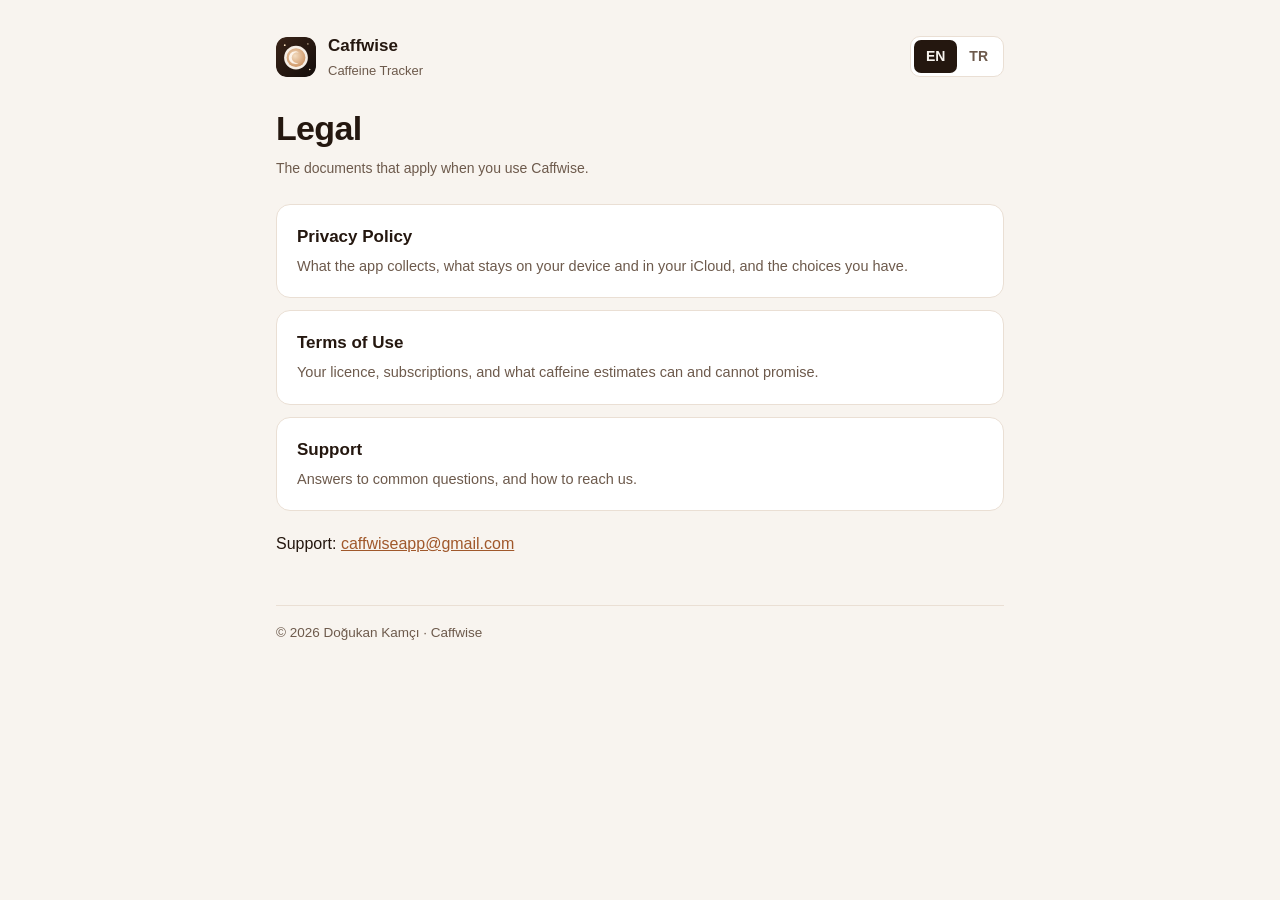
==== index.html @ d6937230 "Caffwise privacy policy, terms of use and support pages Co-Authored-By: Claude Opus 5.5 <noreply@ant" ====
<!doctype html>
<html lang="en">
<head>
  <meta charset="utf-8">
  <meta name="viewport" content="width=device-width, initial-scale=1">
  <title>Caffwise — Legal</title>
  <meta name="description" content="Privacy policy, terms of use and support for the Caffwise iOS app.">
  <link rel="stylesheet" href="styles.css">
  <script>
    // English unless the reader's browser prefers Turkish or the URL says ?lang=tr / #tr.
    (function () {
      var q = (location.search.match(/lang=(\w+)/) || [])[1] || location.hash.slice(1);
      var pick = q === 'tr' || q === 'en' ? q : ((navigator.language || '').toLowerCase().indexOf('tr') === 0 ? 'tr' : 'en');
      document.documentElement.lang = pick;
    })();
  </script>
</head>
<body>
<div class="wrap">
  <header>
    <div class="brand">
      <svg width="40" height="40" viewBox="0 0 64 64" aria-hidden="true">
        <defs><linearGradient id="g" x1="0" y1="0" x2="1" y2="1"><stop offset="0" stop-color="#3a2418"/><stop offset="1" stop-color="#140d0a"/></linearGradient>
        <radialGradient id="c" cx=".45" cy=".4" r=".7"><stop offset="0" stop-color="#f3dcc0"/><stop offset="1" stop-color="#c98d5a"/></radialGradient></defs>
        <rect width="64" height="64" rx="15" fill="url(#g)"/>
        <circle cx="32" cy="33" r="19" fill="#f6efe6"/>
        <circle cx="32" cy="33" r="15" fill="url(#c)"/>
        <path d="M36.5 25a8.5 8.5 0 1 0 0 16a10 10 0 1 1 0-16z" fill="#fff8ef" opacity=".92"/>
        <circle cx="14" cy="13" r="1.4" fill="#ffe7c2"/><circle cx="51" cy="11" r="1" fill="#ffe7c2"/><circle cx="54" cy="52" r="1.2" fill="#ffe7c2"/>
      </svg>
      <div>
        <div class="brand-name">Caffwise</div>
        <div class="brand-sub">Caffeine Tracker</div>
      </div>
    </div>
    <div class="lang" role="group" aria-label="Language">
      <button type="button" data-set="en">EN</button>
      <button type="button" data-set="tr">TR</button>
    </div>
  </header>

  <article data-lang="en">
    <h1>Legal</h1>
    <p class="meta">The documents that apply when you use Caffwise.</p>
    <div class="pick">
      <a href="privacy/"><b>Privacy Policy</b><span>What the app collects, what stays on your device and in your iCloud, and the choices you have.</span></a>
      <a href="terms/"><b>Terms of Use</b><span>Your licence, subscriptions, and what caffeine estimates can and cannot promise.</span></a>
      <a href="support/"><b>Support</b><span>Answers to common questions, and how to reach us.</span></a>
    </div>
    <p style="margin-top:20px">Support: <a href="mailto:caffwiseapp@gmail.com">caffwiseapp@gmail.com</a></p>
  </article>

  <article data-lang="tr">
    <h1>Yasal</h1>
    <p class="meta">Caffwise’ı kullanırken geçerli olan belgeler.</p>
    <div class="pick">
      <a href="privacy/"><b>Gizlilik Politikası</b><span>Uygulamanın ne topladığı, nelerin cihazınızda ve iCloud’unuzda kaldığı ve seçenekleriniz.</span></a>
      <a href="terms/"><b>Kullanım Koşulları</b><span>Lisansınız, abonelikler ve kafein tahminlerinin neyi vaat edip edemeyeceği.</span></a>
      <a href="support/"><b>Destek</b><span>Sık sorulan sorular ve bize nasıl ulaşabileceğiniz.</span></a>
    </div>
    <p style="margin-top:20px">Destek: <a href="mailto:caffwiseapp@gmail.com">caffwiseapp@gmail.com</a></p>
  </article>

  <footer>© 2026 Doğukan Kamçı · Caffwise</footer>
</div>

<script>
  (function () {
    var buttons = document.querySelectorAll('.lang button');
    function show(lang) {
      document.documentElement.lang = lang;
      document.title = lang === 'tr' ? 'Caffwise — Yasal' : 'Caffwise — Legal';
      buttons.forEach(function (b) { b.setAttribute('aria-pressed', b.dataset.set === lang ? 'true' : 'false'); });
    }
    buttons.forEach(function (b) {
      b.addEventListener('click', function () {
        show(b.dataset.set);
        try { history.replaceState(null, '', '#' + b.dataset.set); } catch (_) {}
      });
    });
    show(document.documentElement.lang);
  })();
</script>
</body>
</html>
---- styles.css ----
:root {
      --bg: #f8f4ef;
      --surface: #ffffff;
      --text: #24170f;
      --muted: #6d5a4c;
      --border: #eadfd4;
      --accent: #a0582b;
      --accent-soft: #f6e9de;
      --good: #148a57;
      color-scheme: light;
    }
    @media (prefers-color-scheme: dark) {
      :root:not([data-theme="light"]) {
        --bg: #120c09;
        --surface: #1e1510;
        --text: #f3ebe3;
        --muted: #b9a796;
        --border: #382a20;
        --accent: #e0a26f;
        --accent-soft: #33231a;
        --good: #3fd796;
        color-scheme: dark;
      }
    }
    :root[data-theme="dark"] {
      --bg: #120c09;
      --surface: #1e1510;
      --text: #f3ebe3;
      --muted: #b9a796;
      --border: #382a20;
      --accent: #e0a26f;
      --accent-soft: #33231a;
      --good: #3fd796;
      color-scheme: dark;
    }
    * { box-sizing: border-box; }
    html { -webkit-text-size-adjust: 100%; }
    body {
      margin: 0;
      background: var(--bg);
      color: var(--text);
      font: 16px/1.65 -apple-system, BlinkMacSystemFont, "SF Pro Text", "Segoe UI", Roboto, sans-serif;
      -webkit-font-smoothing: antialiased;
    }
    .wrap { max-width: 760px; margin: 0 auto; padding: 32px 16px 64px; }
    header { display: flex; align-items: center; justify-content: space-between; gap: 16px; margin-bottom: 28px; }
    .brand { display: flex; align-items: center; gap: 12px; }
    .brand svg { flex: none; border-radius: 11px; }
    .brand-name { font-weight: 700; font-size: 17px; }
    .brand-sub { color: var(--muted); font-size: 13px; }
    .lang { display: flex; background: var(--surface); border: 1px solid var(--border); border-radius: 10px; padding: 3px; }
    .lang button {
      border: 0; background: transparent; color: var(--muted); font: inherit; font-size: 14px; font-weight: 600;
      padding: 5px 12px; border-radius: 7px; cursor: pointer;
    }
    .lang button[aria-pressed="true"] { background: var(--text); color: var(--bg); }
    h1 { font-size: 34px; line-height: 1.15; letter-spacing: -0.02em; margin: 0 0 8px; }
    h2 { font-size: 21px; letter-spacing: -0.01em; margin: 40px 0 10px; scroll-margin-top: 16px; }
    h3 { font-size: 16px; margin: 22px 0 4px; }
    p, ul { margin: 0 0 12px; }
    ul { padding-left: 22px; }
    li { margin-bottom: 6px; }
    a { color: var(--accent); }
    .meta { color: var(--muted); font-size: 14px; margin-bottom: 24px; }
    .glance {
      display: grid; grid-template-columns: repeat(2, minmax(0, 1fr)); gap: 10px; margin: 24px 0 8px;
    }
    .glance div {
      background: var(--surface); border: 1px solid var(--border); border-radius: 14px; padding: 14px 16px; font-size: 14.5px;
    }
    .glance b { display: block; font-size: 15px; margin-bottom: 2px; }
    .glance b::before { content: "✓"; color: var(--good); margin-right: 8px; }
    .card {
      background: var(--surface); border: 1px solid var(--border); border-radius: 14px; padding: 4px 18px 8px; margin: 12px 0;
    }
    .toc { background: var(--accent-soft); border-radius: 14px; padding: 14px 18px; margin: 20px 0; font-size: 15px; }
    .toc ol { margin: 6px 0 0; padding-left: 20px; columns: 2; column-gap: 24px; }
    .toc li { margin-bottom: 3px; break-inside: avoid; }
    .toc a { text-decoration: none; }
    table { width: 100%; border-collapse: collapse; font-size: 14.5px; margin: 8px 0 14px; }
    th, td { text-align: left; vertical-align: top; padding: 10px 10px 10px 0; border-bottom: 1px solid var(--border); }
    th { color: var(--muted); font-weight: 600; font-size: 13px; }
    td:first-child { font-weight: 600; white-space: nowrap; }
    footer { margin-top: 48px; color: var(--muted); font-size: 13.5px; border-top: 1px solid var(--border); padding-top: 16px; }
    [data-lang] { display: none; }
    html[lang="en"] [data-lang="en"], html[lang="tr"] [data-lang="tr"] { display: block; }
    @media (max-width: 560px) {
      h1 { font-size: 28px; }
      .glance { grid-template-columns: 1fr; }
      .toc ol { columns: 1; }
      table, thead, tbody, tr, th, td { display: block; }
      thead { display: none; }
      td { border: 0; padding: 2px 0; }
      td:first-child { padding-top: 12px; white-space: normal; }
      tr { border-bottom: 1px solid var(--border); padding-bottom: 10px; }
    }

/* Landing page cards */
.pick { display: grid; gap: 12px; margin-top: 24px; }
.pick a {
  display: block; background: var(--surface); border: 1px solid var(--border); border-radius: 14px;
  padding: 18px 20px; text-decoration: none; color: inherit;
}
.pick a:hover { border-color: var(--accent); }
.pick b { display: block; font-size: 17px; margin-bottom: 2px; }
.pick span { color: var(--muted); font-size: 14.5px; }
.back { display: inline-block; margin-bottom: 18px; font-size: 14px; text-decoration: none; }

/* Support page */
.contact {
  display: block; background: var(--accent-soft); border: 1px solid var(--border); border-radius: 14px;
  padding: 20px; margin: 8px 0 12px;
}
.contact > b { display: block; font-size: 15px; color: var(--muted); margin-bottom: 4px; }
.contact-mail { display: inline-block; font-size: 22px; font-weight: 700; word-break: break-all; margin-bottom: 14px; }
.contact-button {
  display: block; width: fit-content; background: var(--accent); color: #fff; font-weight: 600;
  padding: 10px 18px; border-radius: 10px; text-decoration: none; margin-bottom: 14px;
}
.contact span { display: block; color: var(--muted); font-size: 14px; }
@media (prefers-color-scheme: dark) {
  :root:not([data-theme="light"]) .contact-button { color: #120c09; }
}
:root[data-theme="dark"] .contact-button { color: #120c09; }
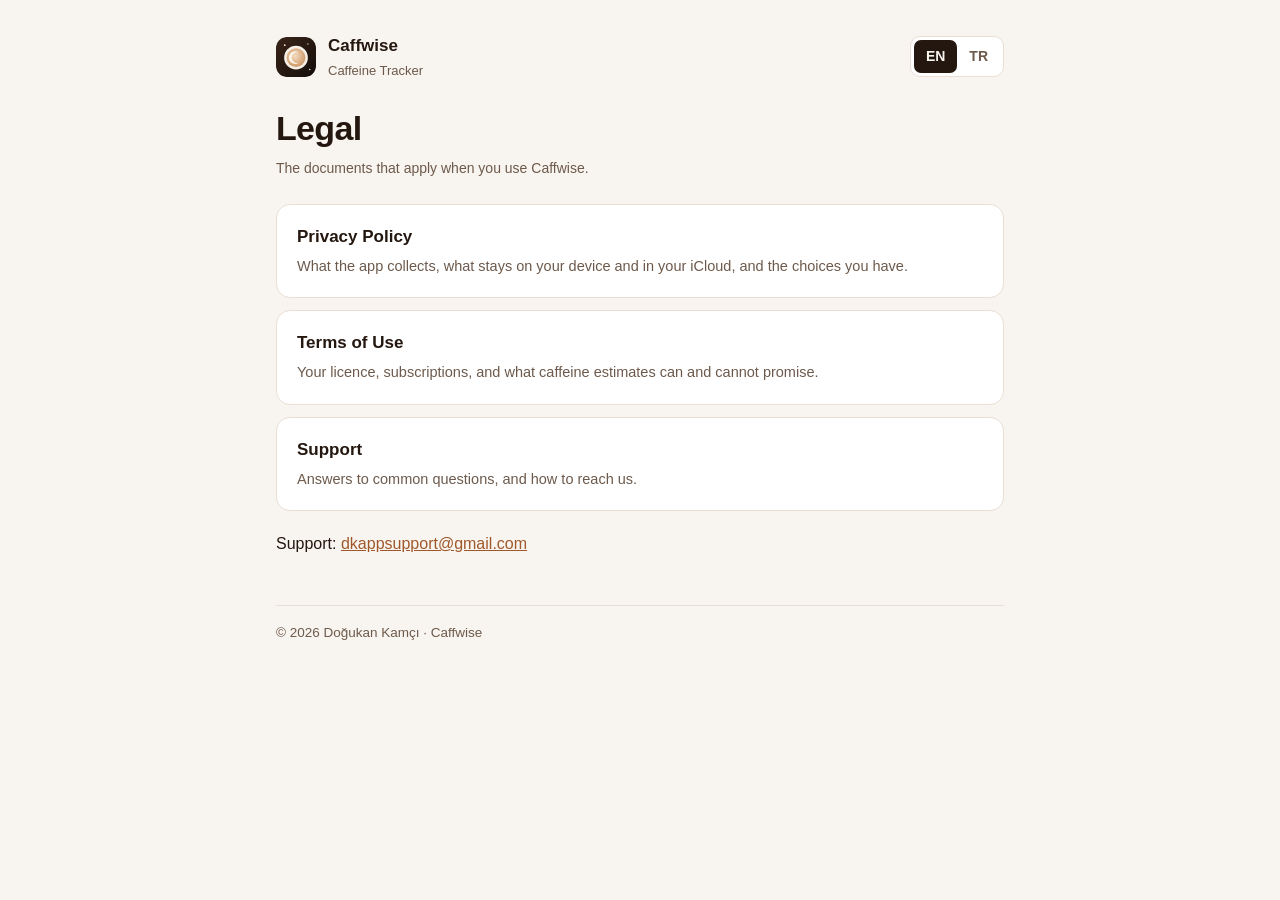
==== commit 5530284a: "Support address is now dkappsupport@gmail.com Co-Authored-By: Claude Opus 5.5 <noreply@anthropic.com" ====
--- a/index.html
+++ b/index.html
@@ -47,7 +47,7 @@
       <a href="terms/"><b>Terms of Use</b><span>Your licence, subscriptions, and what caffeine estimates can and cannot promise.</span></a>
       <a href="support/"><b>Support</b><span>Answers to common questions, and how to reach us.</span></a>
     </div>
-    <p style="margin-top:20px">Support: <a href="mailto:caffwiseapp@gmail.com">caffwiseapp@gmail.com</a></p>
+    <p style="margin-top:20px">Support: <a href="mailto:dkappsupport@gmail.com">dkappsupport@gmail.com</a></p>
   </article>
 
   <article data-lang="tr">
@@ -58,7 +58,7 @@
       <a href="terms/"><b>Kullanım Koşulları</b><span>Lisansınız, abonelikler ve kafein tahminlerinin neyi vaat edip edemeyeceği.</span></a>
       <a href="support/"><b>Destek</b><span>Sık sorulan sorular ve bize nasıl ulaşabileceğiniz.</span></a>
     </div>
-    <p style="margin-top:20px">Destek: <a href="mailto:caffwiseapp@gmail.com">caffwiseapp@gmail.com</a></p>
+    <p style="margin-top:20px">Destek: <a href="mailto:dkappsupport@gmail.com">dkappsupport@gmail.com</a></p>
   </article>
 
   <footer>© 2026 Doğukan Kamçı · Caffwise</footer>
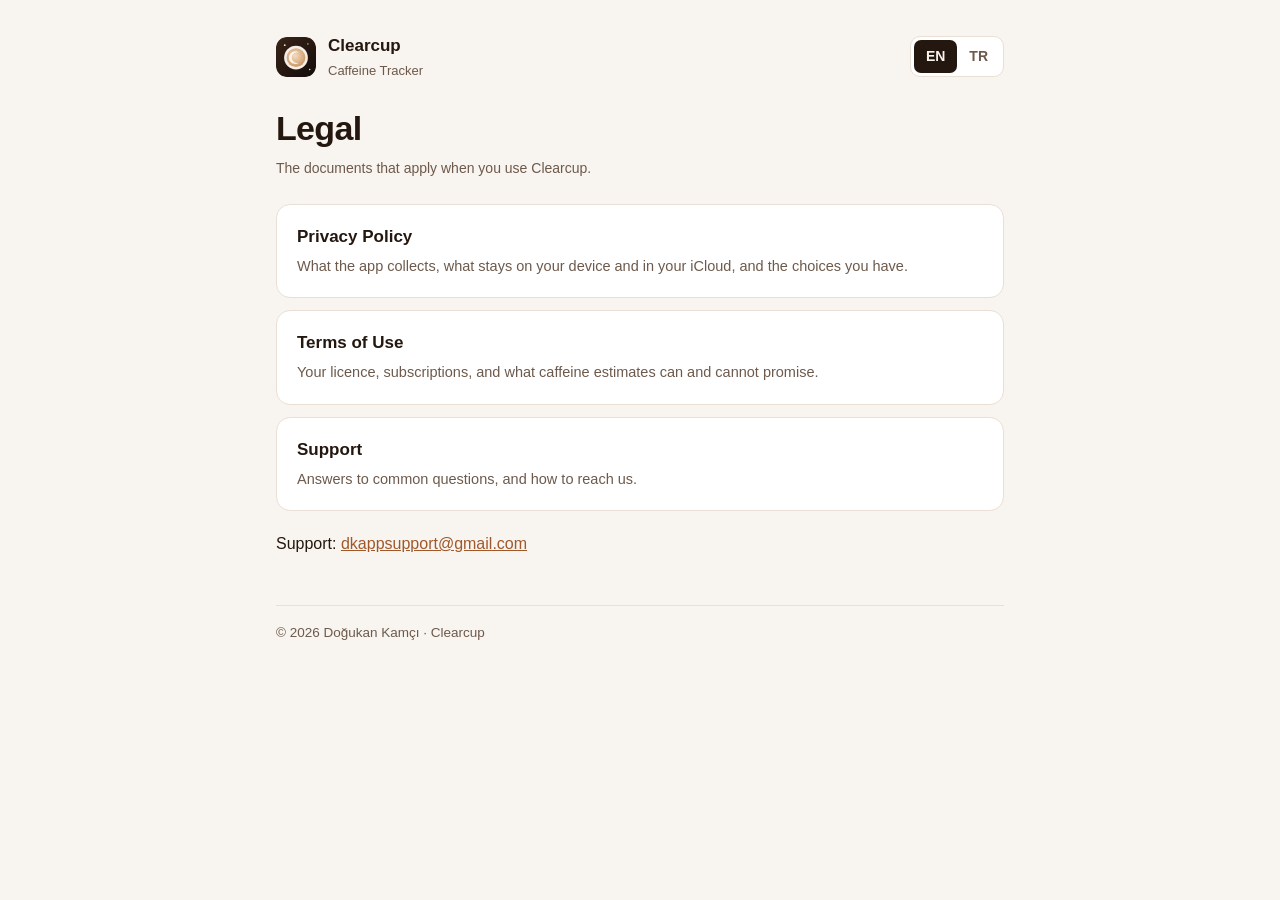
==== commit 68d862e7: "The app is now Clearcup: pages say Clearcup in English and Turkish The address stays caffwise-legal," ====
--- a/index.html
+++ b/index.html
@@ -3,8 +3,8 @@
 <head>
   <meta charset="utf-8">
   <meta name="viewport" content="width=device-width, initial-scale=1">
-  <title>Caffwise — Legal</title>
-  <meta name="description" content="Privacy policy, terms of use and support for the Caffwise iOS app.">
+  <title>Clearcup — Legal</title>
+  <meta name="description" content="Privacy policy, terms of use and support for the Clearcup iOS app.">
   <link rel="stylesheet" href="styles.css">
   <script>
     // English unless the reader's browser prefers Turkish or the URL says ?lang=tr / #tr.
@@ -29,7 +29,7 @@
         <circle cx="14" cy="13" r="1.4" fill="#ffe7c2"/><circle cx="51" cy="11" r="1" fill="#ffe7c2"/><circle cx="54" cy="52" r="1.2" fill="#ffe7c2"/>
       </svg>
       <div>
-        <div class="brand-name">Caffwise</div>
+        <div class="brand-name">Clearcup</div>
         <div class="brand-sub">Caffeine Tracker</div>
       </div>
     </div>
@@ -41,7 +41,7 @@
 
   <article data-lang="en">
     <h1>Legal</h1>
-    <p class="meta">The documents that apply when you use Caffwise.</p>
+    <p class="meta">The documents that apply when you use Clearcup.</p>
     <div class="pick">
       <a href="privacy/"><b>Privacy Policy</b><span>What the app collects, what stays on your device and in your iCloud, and the choices you have.</span></a>
       <a href="terms/"><b>Terms of Use</b><span>Your licence, subscriptions, and what caffeine estimates can and cannot promise.</span></a>
@@ -52,7 +52,7 @@
 
   <article data-lang="tr">
     <h1>Yasal</h1>
-    <p class="meta">Caffwise’ı kullanırken geçerli olan belgeler.</p>
+    <p class="meta">Clearcup’ı kullanırken geçerli olan belgeler.</p>
     <div class="pick">
       <a href="privacy/"><b>Gizlilik Politikası</b><span>Uygulamanın ne topladığı, nelerin cihazınızda ve iCloud’unuzda kaldığı ve seçenekleriniz.</span></a>
       <a href="terms/"><b>Kullanım Koşulları</b><span>Lisansınız, abonelikler ve kafein tahminlerinin neyi vaat edip edemeyeceği.</span></a>
@@ -61,7 +61,7 @@
     <p style="margin-top:20px">Destek: <a href="mailto:dkappsupport@gmail.com">dkappsupport@gmail.com</a></p>
   </article>
 
-  <footer>© 2026 Doğukan Kamçı · Caffwise</footer>
+  <footer>© 2026 Doğukan Kamçı · Clearcup</footer>
 </div>
 
 <script>
@@ -69,7 +69,7 @@
     var buttons = document.querySelectorAll('.lang button');
     function show(lang) {
       document.documentElement.lang = lang;
-      document.title = lang === 'tr' ? 'Caffwise — Yasal' : 'Caffwise — Legal';
+      document.title = lang === 'tr' ? 'Clearcup — Yasal' : 'Clearcup — Legal';
       buttons.forEach(function (b) { b.setAttribute('aria-pressed', b.dataset.set === lang ? 'true' : 'false'); });
     }
     buttons.forEach(function (b) {
